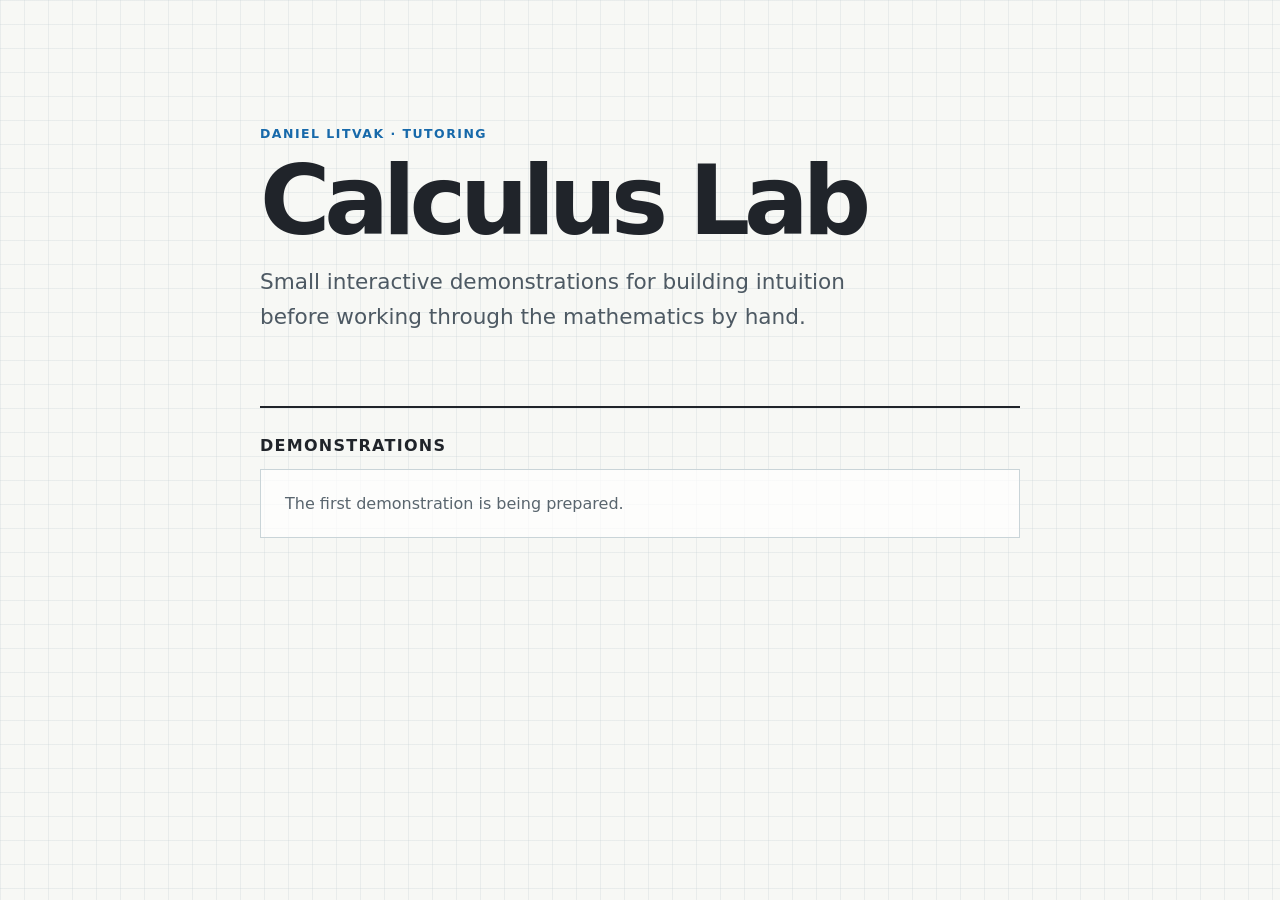
==== index.html @ 0c82e402 "Publish calculus demo site" ====
<!doctype html>
<html lang="en">
  <head>
    <meta charset="utf-8">
    <meta name="viewport" content="width=device-width, initial-scale=1">
    <meta
      name="description"
      content="Interactive calculus demonstrations by Daniel Litvak."
    >
    <title>Calculus Lab</title>
    <link rel="stylesheet" href="./styles.css">
  </head>
  <body>
    <main>
      <p class="eyebrow">Daniel Litvak · Tutoring</p>
      <h1>Calculus Lab</h1>
      <p class="intro">
        Small interactive demonstrations for building intuition before working
        through the mathematics by hand.
      </p>

      <section aria-labelledby="demos-heading">
        <h2 id="demos-heading">Demonstrations</h2>
        <p class="empty-state">
          The first demonstration is being prepared.
        </p>
      </section>
    </main>
  </body>
</html>
---- styles.css ----
:root {
  color-scheme: light;
  font-family:
    Inter, ui-sans-serif, system-ui, -apple-system, BlinkMacSystemFont, "Segoe UI",
    sans-serif;
  color: #20242a;
  background: #f7f8f5;
}

* {
  box-sizing: border-box;
}

body {
  min-height: 100vh;
  margin: 0;
  background:
    linear-gradient(rgba(201, 212, 216, 0.32) 1px, transparent 1px),
    linear-gradient(90deg, rgba(201, 212, 216, 0.32) 1px, transparent 1px),
    #f7f8f5;
  background-size: 24px 24px;
}

main {
  width: min(760px, calc(100% - 40px));
  margin: 0 auto;
  padding: clamp(72px, 14vh, 144px) 0 64px;
}

.eyebrow {
  margin: 0 0 16px;
  color: #1769aa;
  font-size: 0.78rem;
  font-weight: 700;
  letter-spacing: 0.12em;
  text-transform: uppercase;
}

h1,
h2,
p {
  margin-top: 0;
}

h1 {
  max-width: 680px;
  margin-bottom: 20px;
  font-size: clamp(3rem, 10vw, 6rem);
  line-height: 0.92;
  letter-spacing: -0.065em;
}

.intro {
  max-width: 590px;
  margin-bottom: 72px;
  color: #4d5963;
  font-size: clamp(1.1rem, 2.5vw, 1.35rem);
  line-height: 1.6;
}

section {
  padding-top: 28px;
  border-top: 2px solid #20242a;
}

h2 {
  font-size: 1rem;
  letter-spacing: 0.08em;
  text-transform: uppercase;
}

.empty-state {
  padding: 24px;
  border: 1px solid #c9d4d8;
  background: rgba(255, 255, 255, 0.72);
  color: #59656e;
}
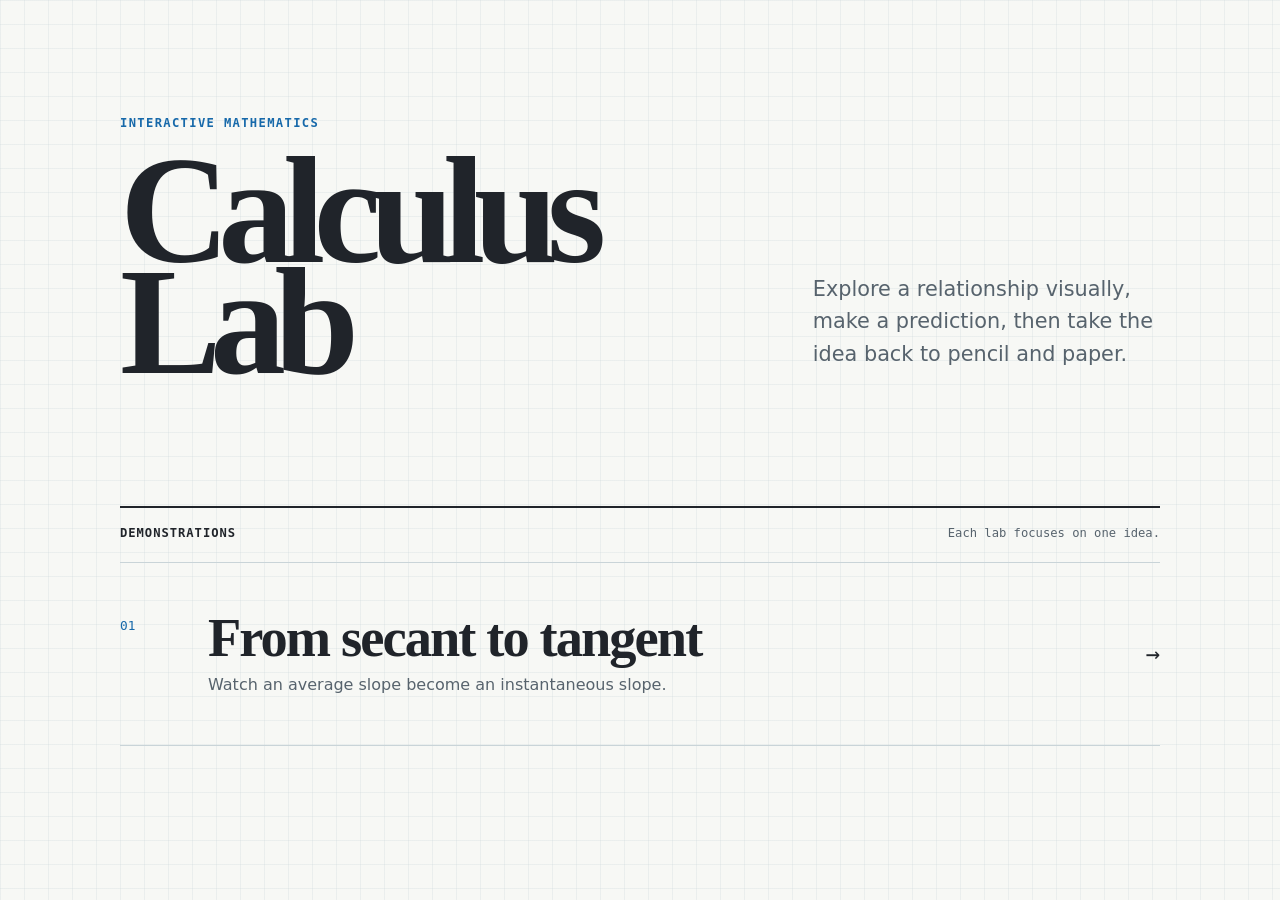
==== commit 3c418625: "Add secant-to-tangent calculus demo" ====
--- a/index.html
+++ b/index.html
@@ -5,25 +5,36 @@
     <meta name="viewport" content="width=device-width, initial-scale=1">
     <meta
       name="description"
-      content="Interactive calculus demonstrations by Daniel Litvak."
+      content="Small interactive demonstrations for learning calculus visually."
     >
     <title>Calculus Lab</title>
     <link rel="stylesheet" href="./styles.css">
   </head>
   <body>
-    <main>
-      <p class="eyebrow">Daniel Litvak · Tutoring</p>
-      <h1>Calculus Lab</h1>
-      <p class="intro">
-        Small interactive demonstrations for building intuition before working
-        through the mathematics by hand.
-      </p>
+    <main class="site-shell">
+      <header class="site-header">
+        <p class="eyebrow">Interactive mathematics</p>
+        <h1>Calculus<br>Lab</h1>
+        <p class="intro">
+          Explore a relationship visually, make a prediction, then take the idea
+          back to pencil and paper.
+        </p>
+      </header>
 
-      <section aria-labelledby="demos-heading">
-        <h2 id="demos-heading">Demonstrations</h2>
-        <p class="empty-state">
-          The first demonstration is being prepared.
-        </p>
+      <section class="demo-index" aria-labelledby="demos-heading">
+        <div class="section-heading">
+          <h2 id="demos-heading">Demonstrations</h2>
+          <p>Each lab focuses on one idea.</p>
+        </div>
+
+        <a class="demo-card" href="./demos/secant-to-tangent/">
+          <span class="demo-number" aria-hidden="true">01</span>
+          <span class="demo-copy">
+            <strong>From secant to tangent</strong>
+            <span>Watch an average slope become an instantaneous slope.</span>
+          </span>
+          <span class="demo-arrow" aria-hidden="true">→</span>
+        </a>
       </section>
     </main>
   </body>
--- a/styles.css
+++ b/styles.css
@@ -1,10 +1,17 @@
 :root {
   color-scheme: light;
-  font-family:
-    Inter, ui-sans-serif, system-ui, -apple-system, BlinkMacSystemFont, "Segoe UI",
-    sans-serif;
-  color: #20242a;
-  background: #f7f8f5;
+  --graphite: #20242a;
+  --paper: #f7f8f5;
+  --paper-bright: #ffffff;
+  --grid: #c9d4d8;
+  --function-blue: #1769aa;
+  --muted: #57636d;
+  --display: "Cambria Math", Cambria, Georgia, serif;
+  --body: Aptos, "Segoe UI", system-ui, sans-serif;
+  --mono: "Cascadia Mono", "SFMono-Regular", Consolas, monospace;
+  font-family: var(--body);
+  color: var(--graphite);
+  background: var(--paper);
 }
 
 * {
@@ -15,24 +22,38 @@
   min-height: 100vh;
   margin: 0;
   background:
-    linear-gradient(rgba(201, 212, 216, 0.32) 1px, transparent 1px),
-    linear-gradient(90deg, rgba(201, 212, 216, 0.32) 1px, transparent 1px),
-    #f7f8f5;
+    linear-gradient(rgba(201, 212, 216, 0.27) 1px, transparent 1px),
+    linear-gradient(90deg, rgba(201, 212, 216, 0.27) 1px, transparent 1px),
+    var(--paper);
   background-size: 24px 24px;
 }
 
-main {
-  width: min(760px, calc(100% - 40px));
+a {
+  color: inherit;
+}
+
+.site-shell {
+  width: min(1040px, calc(100% - 40px));
   margin: 0 auto;
-  padding: clamp(72px, 14vh, 144px) 0 64px;
+  padding: clamp(64px, 12vh, 124px) 0 72px;
+}
+
+.site-header {
+  display: grid;
+  grid-template-columns: minmax(0, 1.3fr) minmax(260px, 0.7fr);
+  gap: 48px;
+  align-items: end;
+  margin-bottom: clamp(72px, 12vw, 128px);
 }
 
 .eyebrow {
-  margin: 0 0 16px;
-  color: #1769aa;
-  font-size: 0.78rem;
+  grid-column: 1 / -1;
+  margin: 0 0 -22px;
+  color: var(--function-blue);
+  font-family: var(--mono);
+  font-size: 0.76rem;
   font-weight: 700;
-  letter-spacing: 0.12em;
+  letter-spacing: 0.11em;
   text-transform: uppercase;
 }
 
@@ -43,35 +64,129 @@
 }
 
 h1 {
-  max-width: 680px;
-  margin-bottom: 20px;
-  font-size: clamp(3rem, 10vw, 6rem);
-  line-height: 0.92;
-  letter-spacing: -0.065em;
+  margin-bottom: 0;
+  font-family: var(--display);
+  font-size: clamp(4.5rem, 13vw, 9.5rem);
+  font-weight: 600;
+  line-height: 0.73;
+  letter-spacing: -0.075em;
 }
 
 .intro {
-  max-width: 590px;
-  margin-bottom: 72px;
-  color: #4d5963;
-  font-size: clamp(1.1rem, 2.5vw, 1.35rem);
-  line-height: 1.6;
+  max-width: 390px;
+  margin-bottom: 0;
+  padding-bottom: 8px;
+  color: var(--muted);
+  font-size: clamp(1.08rem, 2.1vw, 1.3rem);
+  line-height: 1.55;
 }
 
-section {
-  padding-top: 28px;
-  border-top: 2px solid #20242a;
+.demo-index {
+  border-top: 2px solid var(--graphite);
 }
 
-h2 {
-  font-size: 1rem;
+.section-heading {
+  display: flex;
+  justify-content: space-between;
+  gap: 24px;
+  padding: 18px 0 22px;
+}
+
+.section-heading h2,
+.section-heading p {
+  margin-bottom: 0;
+  font-family: var(--mono);
+  font-size: 0.76rem;
   letter-spacing: 0.08em;
   text-transform: uppercase;
 }
 
-.empty-state {
-  padding: 24px;
-  border: 1px solid #c9d4d8;
-  background: rgba(255, 255, 255, 0.72);
-  color: #59656e;
+.section-heading p {
+  color: var(--muted);
+  letter-spacing: 0;
+  text-transform: none;
 }
+
+.demo-card {
+  display: grid;
+  grid-template-columns: 64px 1fr auto;
+  gap: 24px;
+  align-items: center;
+  padding: clamp(24px, 5vw, 48px) 0;
+  border-top: 1px solid var(--grid);
+  border-bottom: 1px solid var(--grid);
+  text-decoration: none;
+  transition:
+    color 160ms ease,
+    padding 160ms ease;
+}
+
+.demo-card:hover {
+  padding-right: 12px;
+  color: var(--function-blue);
+}
+
+.demo-card:focus-visible {
+  outline: 3px solid var(--function-blue);
+  outline-offset: 8px;
+}
+
+.demo-number {
+  align-self: start;
+  padding-top: 7px;
+  color: var(--function-blue);
+  font-family: var(--mono);
+  font-size: 0.8rem;
+}
+
+.demo-copy {
+  display: grid;
+  gap: 8px;
+}
+
+.demo-copy strong {
+  font-family: var(--display);
+  font-size: clamp(1.8rem, 4.4vw, 3.4rem);
+  font-weight: 600;
+  line-height: 1;
+  letter-spacing: -0.035em;
+}
+
+.demo-copy span {
+  color: var(--muted);
+  line-height: 1.5;
+}
+
+.demo-arrow {
+  font-family: var(--mono);
+  font-size: 1.5rem;
+}
+
+@media (max-width: 680px) {
+  .site-header {
+    grid-template-columns: 1fr;
+    gap: 28px;
+  }
+
+  .eyebrow {
+    margin-bottom: -8px;
+  }
+
+  h1 {
+    line-height: 0.8;
+  }
+
+  .demo-card {
+    grid-template-columns: 36px 1fr auto;
+    gap: 12px;
+  }
+}
+
+@media (prefers-reduced-motion: reduce) {
+  *,
+  *::before,
+  *::after {
+    scroll-behavior: auto !important;
+    transition-duration: 0.01ms !important;
+  }
+}
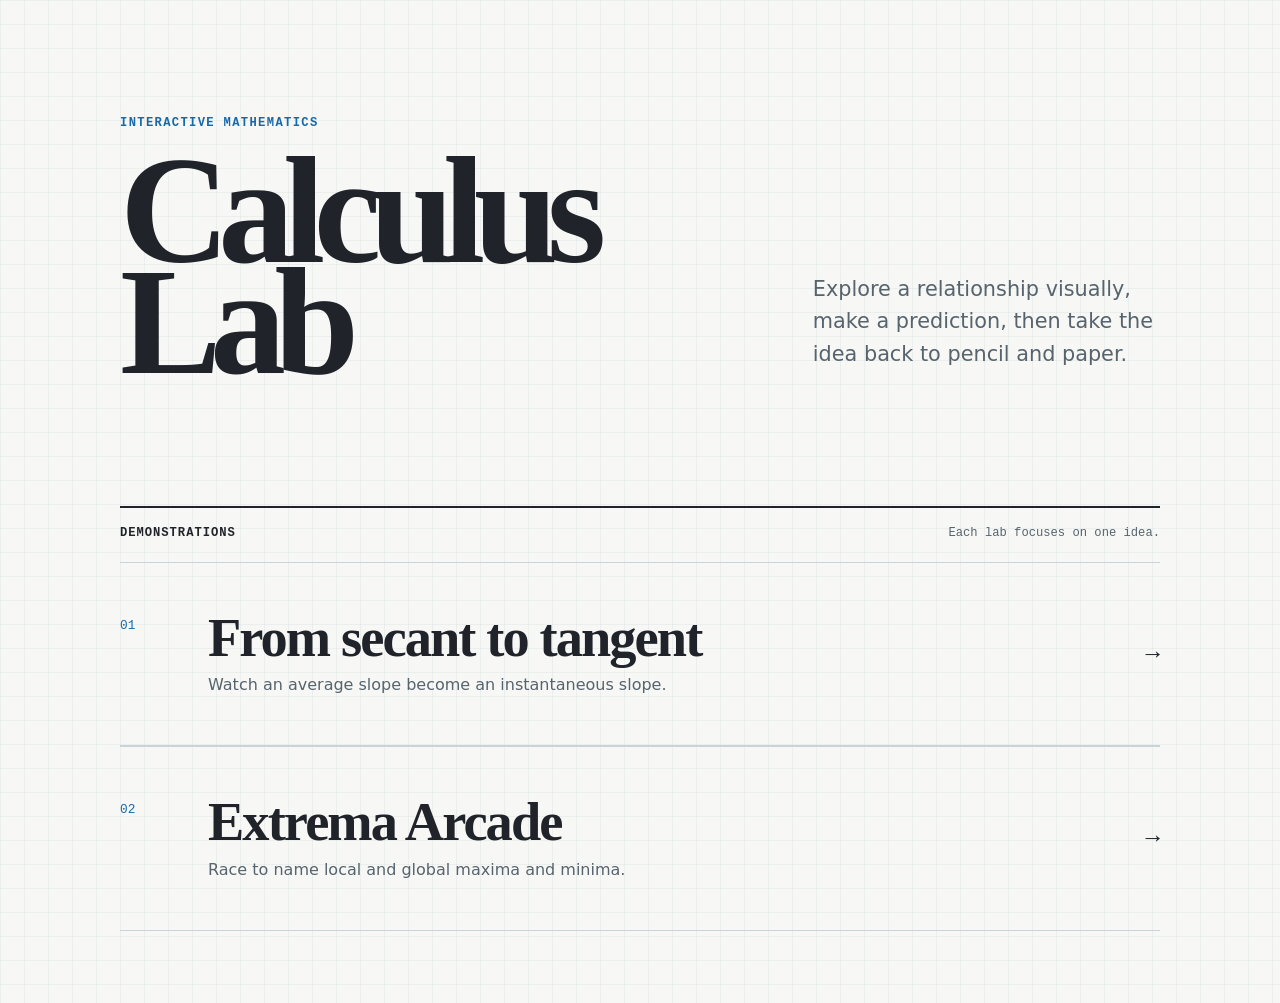
==== commit f104ac62: "com" ====
--- a/index.html
+++ b/index.html
@@ -35,6 +35,15 @@
           </span>
           <span class="demo-arrow" aria-hidden="true">→</span>
         </a>
+
+        <a class="demo-card" href="./demos/extrema-arcade/">
+          <span class="demo-number" aria-hidden="true">02</span>
+          <span class="demo-copy">
+            <strong>Extrema Arcade</strong>
+            <span>Race to name local and global maxima and minima.</span>
+          </span>
+          <span class="demo-arrow" aria-hidden="true">→</span>
+        </a>
       </section>
     </main>
   </body>
